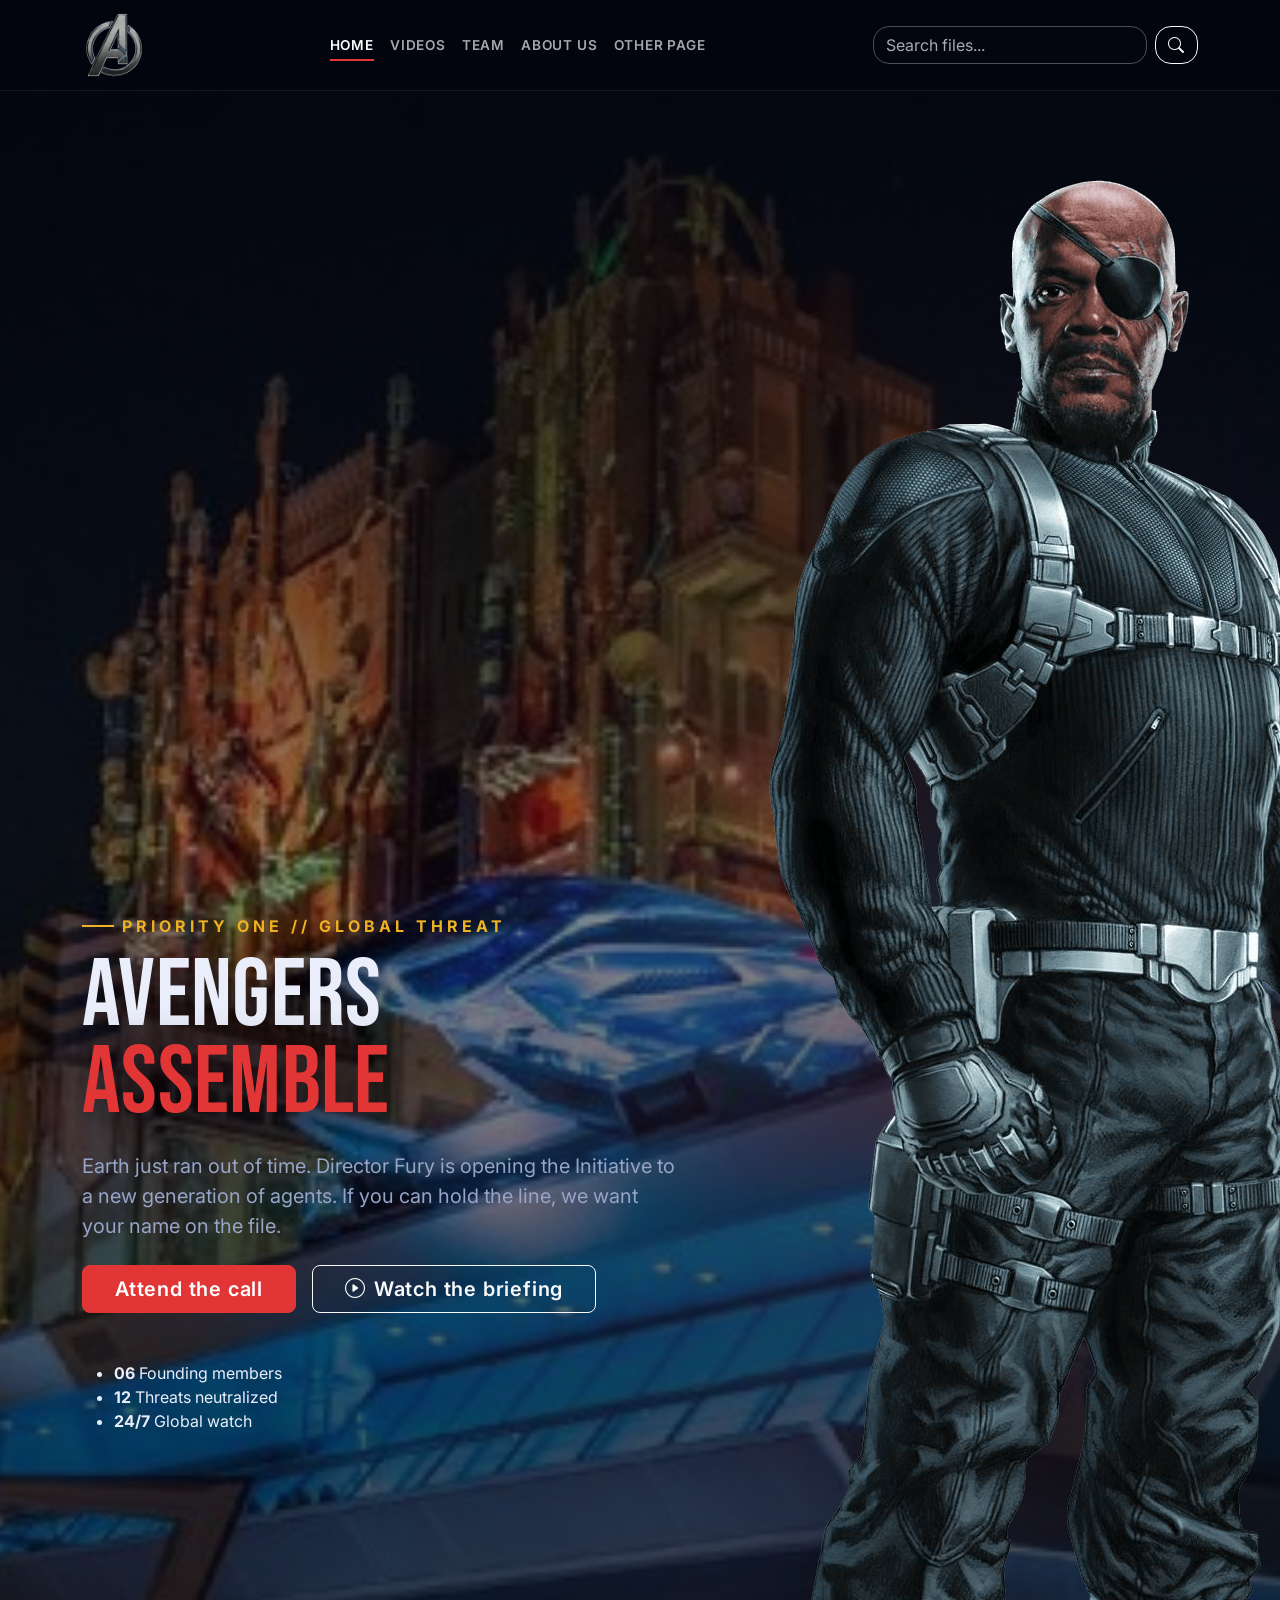
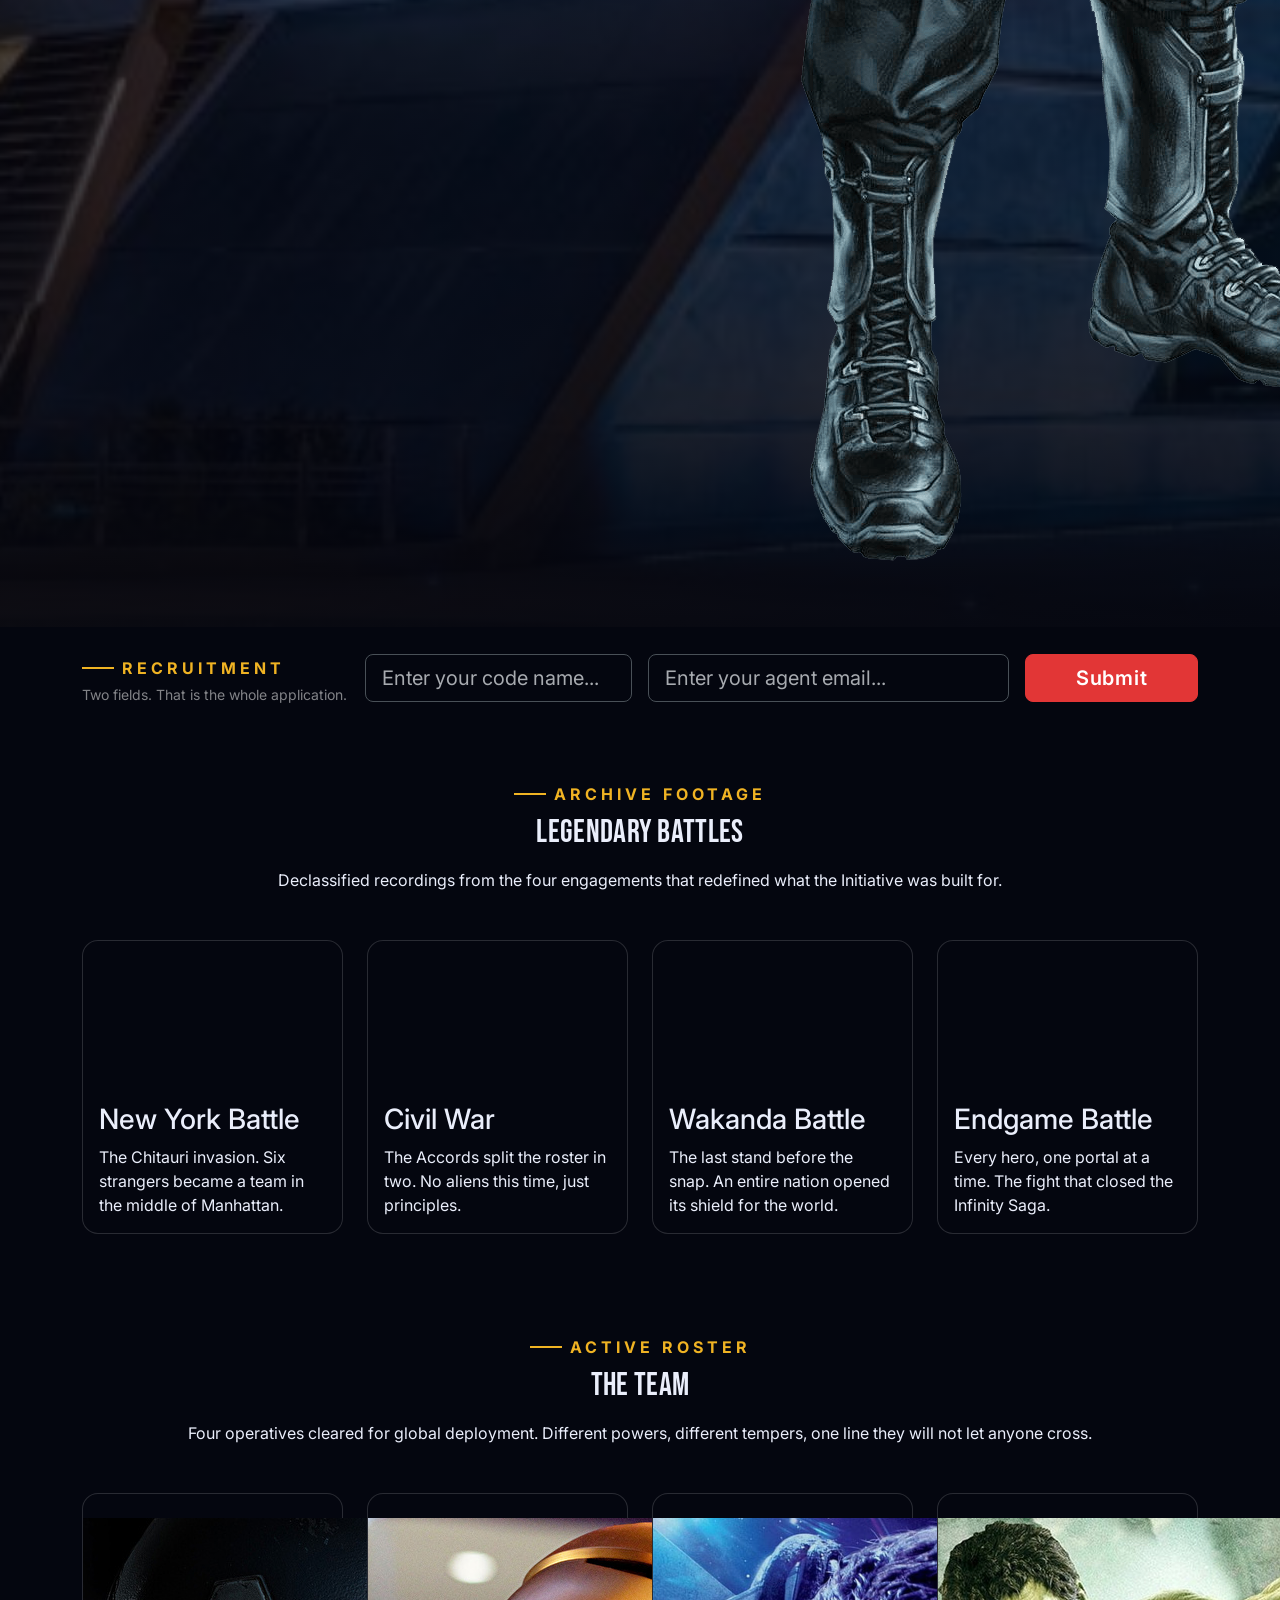
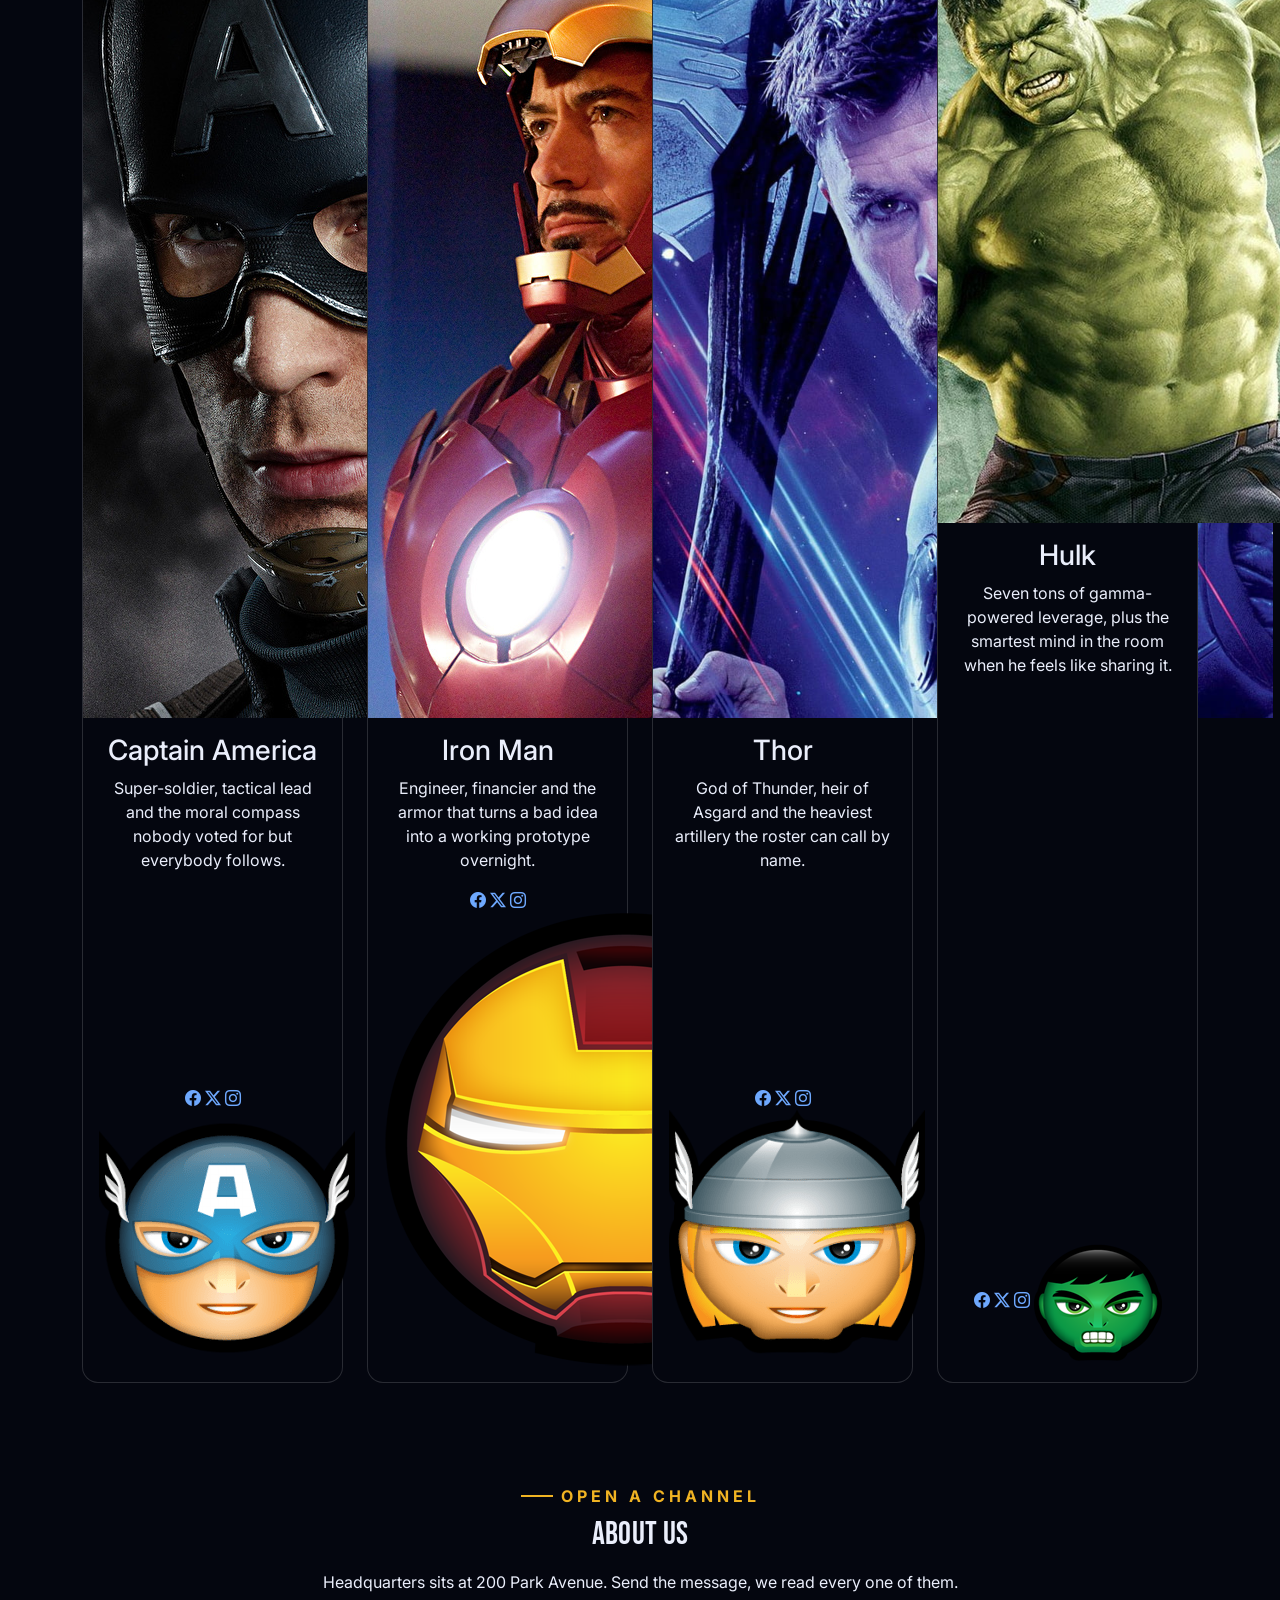
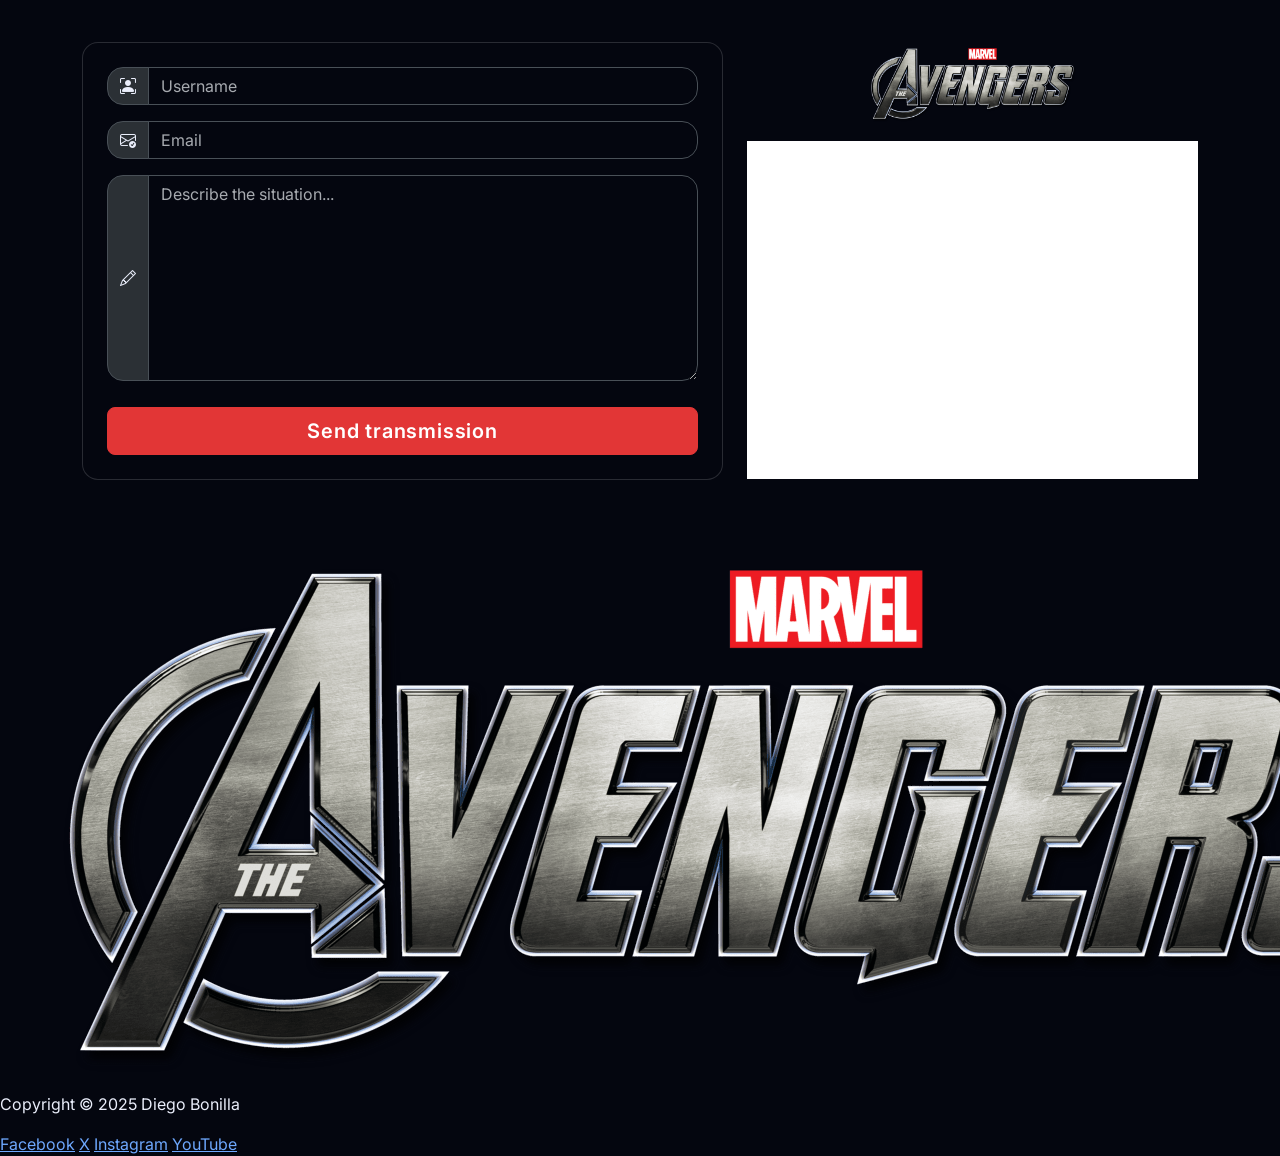
==== index.html @ 2047cf52 "feat: avengers exercise base template with fixed navbar Bootstrap loaded before styles.css, dark the" ====
<!DOCTYPE html>
<html lang="en" data-bs-theme="dark">
  <head>
    <meta charset="UTF-8" />
    <meta name="viewport" content="width=device-width, initial-scale=1.0" />
    <title>Avengers Assemble!!!</title>
    <link rel="icon" href="./assets/img/favicon.ico" />


    <!-- PASO 2: aca va a ir Bootstrap -->
    <link
      href="https://cdn.jsdelivr.net/npm/bootstrap@5.3.6/dist/css/bootstrap.min.css"
      rel="stylesheet"
      integrity="sha384-4Q6Gf2aSP4eDXB8Miphtr37CMZZQ5oXLH2yaXMJ2w8e2ZtHTl7GptT4jmndRuHDT"
      crossorigin="anonymous"
    />
    <link
      rel="stylesheet"
      href="https://cdn.jsdelivr.net/npm/bootstrap-icons@1.13.1/font/bootstrap-icons.min.css"
    />
    <!-- PASO 1: aca va a ir el reset y nuestro CSS -->
     <link rel="stylesheet" href="./styles/styles.css">
    <!-- PASO 4: aca van a ir las fuentes -->
    <link rel="preconnect" href="https://fonts.googleapis.com" />
    <link rel="preconnect" href="https://fonts.gstatic.com" crossorigin />
    <link
      href="https://fonts.googleapis.com/css2?family=Bebas+Neue&family=Inter:wght@400;600;700&display=swap"
      rel="stylesheet"
    />
  </head>
  <body>
    <!-- =====================================================
         NAVEGACION
         ===================================================== -->
    <!--Comienza Barra navegacion-->
    <header>
      <nav class="navbar navbar-expand-lg sticky-top">
        <div class="container">
          <a class="navbar-brand" href="#">
            <img src="./assets/img/LogoLetra.png" alt="Avengers" id="logo" />
          </a>
          <button
            class="navbar-toggler"
            type="button"
            data-bs-toggle="collapse"
            data-bs-target="#navbarSupportedContent"
            aria-controls="navbarSupportedContent"
            aria-expanded="false"
            aria-label="Toggle navigation"
          >
            <span class="navbar-toggler-icon"></span>
          </button>
          <div class="collapse navbar-collapse" id="navbarSupportedContent">
            <ul class="navbar-nav mx-lg-auto mb-3 mb-lg-0">
              <li class="nav-item">
                <a class="nav-link active" aria-current="page" href="#">Home</a>
              </li>
              <li class="nav-item">
                <a class="nav-link" href="#videos">Videos</a>
              </li>
              <li class="nav-item">
                <a class="nav-link" href="#team">Team</a>
              </li>
              <li class="nav-item">
                <a class="nav-link" href="#about">About us</a>
              </li>
              <li class="nav-item">
                <a class="nav-link" href="./otrapagina.html">Other Page</a>
              </li>
            </ul>
            <form class="d-flex gap-2" role="search">
              <input
                class="form-control"
                type="search"
                placeholder="Search files..."
                aria-label="Search"
              />
              <button class="btn btn-outline-light" type="submit">
                <i class="bi bi-search"></i>
              </button>
            </form>
          </div>
        </div>
      </nav>
    </header>
    <!--Termina barra navegacion-->

    <main>
      <!-- =====================================================
           HERO
           ===================================================== -->
      <!--Inicia Hero Container-->
      <!-- Grid de 1x1: fondo, overlay y contenido comparten celda -->
      <section class="hero" id="home">
        <div class="hero__overlay"></div>

        <div class="hero__content container">
          <div class="row align-items-center g-4 w-100">
            <!-- Texto: primero en el DOM = primero en mobile -->
            <div class="col-lg-7 order-lg-1">
              <p class="eyebrow mb-3">Priority one // Global threat</p>
              <h1 class="hero__title mb-4">
                Avengers
                <span>Assemble</span>
              </h1>
              <p class="hero__lead mb-4">
                Earth just ran out of time. Director Fury is opening the
                Initiative to a new generation of agents. If you can hold the
                line, we want your name on the file.
              </p>
              <div class="d-flex flex-wrap gap-3 mb-5 justify-content-center justify-content-lg-start">
                <button class="btn btn-primary btn-lg" type="button">
                  Attend the call
                </button>
                <a class="btn btn-outline-light btn-lg" href="#videos">
                  <i class="bi bi-play-circle me-2"></i>Watch the briefing
                </a>
              </div>
              <ul class="stats mb-0">
                <li>
                  <strong>06</strong>
                  <span>Founding members</span>
                </li>
                <li>
                  <strong>12</strong>
                  <span>Threats neutralized</span>
                </li>
                <li>
                  <strong>24/7</strong>
                  <span>Global watch</span>
                </li>
              </ul>
            </div>

            <!-- Retrato: segundo en el DOM, se va abajo en mobile -->
            <div class="col-lg-5 order-lg-2 text-center">
              <img
                class="hero__portrait"
                src="./assets/img/nickFury.png"
                alt="Director Nick Fury"
              />
            </div>
          </div>
        </div>
      </section>
      <!--Termina Hero Container-->

      <!-- =====================================================
           RECLUTAMIENTO
           ===================================================== -->
      <section class="recruit py-4">
        <div class="container">
          <div class="row align-items-center g-3">
            <div class="col-lg-3">
              <p class="eyebrow mb-1">Recruitment</p>
              <p class="mb-0 small text-white-50">
                Two fields. That is the whole application.
              </p>
            </div>
            <div class="col-md-6 col-lg-3">
              <label class="visually-hidden" for="codeName">Code name</label>
              <input
                id="codeName"
                type="text"
                placeholder="Enter your code name..."
                class="form-control form-control-lg"
              />
            </div>
            <div class="col-md-6 col-lg-4">
              <label class="visually-hidden" for="agentEmail">Email</label>
              <input
                id="agentEmail"
                type="email"
                placeholder="Enter your agent email..."
                class="form-control form-control-lg"
              />
            </div>
            <div class="col-lg-2 d-grid">
              <button class="btn btn-primary btn-lg" type="button">
                Submit
              </button>
            </div>
          </div>
        </div>
      </section>

      <!-- =====================================================
           VIDEOS
           ===================================================== -->
      <section id="videos" class="py-5">
        <div class="container">
          <div class="text-center mb-5">
            <p class="eyebrow mb-2">Archive footage</p>
            <h2 class="section-title mb-3">Legendary Battles</h2>
            <p class="section-subtitle mb-0">
              Declassified recordings from the four engagements that redefined
              what the Initiative was built for.
            </p>
          </div>

          <div class="row g-4">
            <!--***Inicia card1-->
            <div class="col-md-6 col-lg-3">
              <article class="card h-100">
                <div class="ratio ratio-16x9">
                  <iframe

                  ></iframe>
                </div>
                <div class="card-body">
                  <h3 class="card-title">New York Battle</h3>
                  <p class="card-text mb-0">
                    The Chitauri invasion. Six strangers became a team in the
                    middle of Manhattan.
                  </p>
                </div>
              </article>
            </div>
            <!--***Termina card1-->
            <!--***Inicia card2-->
            <div class="col-md-6 col-lg-3">
              <article class="card h-100">
                <div class="ratio ratio-16x9">
                  <iframe

                  ></iframe>
                </div>
                <div class="card-body">
                  <h3 class="card-title">Civil War</h3>
                  <p class="card-text mb-0">
                    The Accords split the roster in two. No aliens this time,
                    just principles.
                  </p>
                </div>
              </article>
            </div>
            <!--***Termina card2-->
            <!--***Inicia card3-->
            <div class="col-md-6 col-lg-3">
              <article class="card h-100">
                <div class="ratio ratio-16x9">
                  <iframe

                  ></iframe>
                </div>
                <div class="card-body">
                  <h3 class="card-title">Wakanda Battle</h3>
                  <p class="card-text mb-0">
                    The last stand before the snap. An entire nation opened its
                    shield for the world.
                  </p>
                </div>
              </article>
            </div>
            <!--***Termina card3-->
            <!--***Inicia card4-->
            <div class="col-md-6 col-lg-3">
              <article class="card h-100">
                <div class="ratio ratio-16x9">
                  <iframe

                  ></iframe>
                </div>
                <div class="card-body">
                  <h3 class="card-title">Endgame Battle</h3>
                  <p class="card-text mb-0">
                    Every hero, one portal at a time. The fight that closed the
                    Infinity Saga.
                  </p>
                </div>
              </article>
            </div>
            <!--***Termina card4-->
          </div>
        </div>
      </section>

      <!-- =====================================================
           EQUIPO
           ===================================================== -->
      <section id="team" class="section-alt py-5">
        <div class="container">
          <div class="text-center mb-5">
            <p class="eyebrow mb-2">Active roster</p>
            <h2 class="section-title mb-3">The Team</h2>
            <p class="section-subtitle mb-0">
              Four operatives cleared for global deployment. Different powers,
              different tempers, one line they will not let anyone cross.
            </p>
          </div>

          <div class="row g-4">
            <!--***Tarjeta hero1-->
            <div class="col-md-6 col-lg-3">
              <article class="card h-100 text-center">
                <div class="member__avatar member__avatar--cap mt-4">
                  <img src="./assets/img/captainA.png" alt="Captain America" />
                </div>
                <div class="card-body d-flex flex-column">
                  <h3 class="card-title">Captain America</h3>
                  <p class="card-text flex-grow-1">
                    Super-soldier, tactical lead and the moral compass nobody
                    voted for but everybody follows.
                  </p>
                  <div class="member__social">
                    <a
                      href="https://www.facebook.com/CaptainAmerica/"
                      target="_blank"
                      rel="noopener"
                      aria-label="Captain America on Facebook"
                      ><i class="bi bi-facebook"></i
                    ></a>
                    <a
                      href="https://twitter.com/captainamerica?lang=es"
                      target="_blank"
                      rel="noopener"
                      aria-label="Captain America on X"
                      ><i class="bi bi-twitter-x"></i
                    ></a>
                    <a
                      href="https://www.instagram.com/official_captainamerica/?hl=es-la"
                      target="_blank"
                      rel="noopener"
                      aria-label="Captain America on Instagram"
                      ><i class="bi bi-instagram"></i
                    ></a>
                    <a
                      href="https://www.marvel.com/characters/captain-america-steve-rogers"
                      target="_blank"
                      rel="noopener"
                      aria-label="Captain America on Marvel.com"
                    >
                      <img src="./assets/img/captainem.png" alt="" />
                    </a>
                  </div>
                </div>
              </article>
            </div>
            <!--***Tarjeta hero1-->
            <!--***Tarjeta hero2-->
            <div class="col-md-6 col-lg-3">
              <article class="card h-100 text-center">
                <div class="member__avatar member__avatar--iron mt-4">
                  <img src="./assets/img/ironman.png" alt="Iron Man" />
                </div>
                <div class="card-body d-flex flex-column">
                  <h3 class="card-title">Iron Man</h3>
                  <p class="card-text flex-grow-1">
                    Engineer, financier and the armor that turns a bad idea into
                    a working prototype overnight.
                  </p>
                  <div class="member__social">
                    <a
                      href="https://www.facebook.com/ironman/"
                      target="_blank"
                      rel="noopener"
                      aria-label="Iron Man on Facebook"
                      ><i class="bi bi-facebook"></i
                    ></a>
                    <a
                      href="https://twitter.com/IronMan"
                      target="_blank"
                      rel="noopener"
                      aria-label="Iron Man on X"
                      ><i class="bi bi-twitter-x"></i
                    ></a>
                    <a
                      href="https://www.instagram.com/ironman/"
                      target="_blank"
                      rel="noopener"
                      aria-label="Iron Man on Instagram"
                      ><i class="bi bi-instagram"></i
                    ></a>
                    <a
                      href="https://www.marvel.com/characters/iron-man-tony-stark"
                      target="_blank"
                      rel="noopener"
                      aria-label="Iron Man on Marvel.com"
                    >
                      <img src="./assets/img/ironem.png" alt="" />
                    </a>
                  </div>
                </div>
              </article>
            </div>
            <!--***Tarjeta hero2-->
            <!--***Tarjeta hero3-->
            <div class="col-md-6 col-lg-3">
              <article class="card h-100 text-center">
                <div class="member__avatar member__avatar--thor mt-4">
                  <img src="./assets/img/thor.png" alt="Thor" />
                </div>
                <div class="card-body d-flex flex-column">
                  <h3 class="card-title">Thor</h3>
                  <p class="card-text flex-grow-1">
                    God of Thunder, heir of Asgard and the heaviest artillery
                    the roster can call by name.
                  </p>
                  <div class="member__social">
                    <a
                      href="https://www.facebook.com/Thor/"
                      target="_blank"
                      rel="noopener"
                      aria-label="Thor on Facebook"
                      ><i class="bi bi-facebook"></i
                    ></a>
                    <a
                      href="https://twitter.com/thorofficial"
                      target="_blank"
                      rel="noopener"
                      aria-label="Thor on X"
                      ><i class="bi bi-twitter-x"></i
                    ></a>
                    <a
                      href="https://www.instagram.com/thorofficial/"
                      target="_blank"
                      rel="noopener"
                      aria-label="Thor on Instagram"
                      ><i class="bi bi-instagram"></i
                    ></a>
                    <a
                      href="https://www.marvel.com/characters/thor-thor-odinson"
                      target="_blank"
                      rel="noopener"
                      aria-label="Thor on Marvel.com"
                    >
                      <img src="./assets/img/thorem.png" alt="" />
                    </a>
                  </div>
                </div>
              </article>
            </div>
            <!--***Tarjeta hero3-->
            <!--***Tarjeta hero4-->
            <div class="col-md-6 col-lg-3">
              <article class="card h-100 text-center">
                <div class="member__avatar member__avatar--hulk mt-4">
                  <img src="./assets/img/hulk3.png" alt="Hulk" />
                </div>
                <div class="card-body d-flex flex-column">
                  <h3 class="card-title">Hulk</h3>
                  <p class="card-text flex-grow-1">
                    Seven tons of gamma-powered leverage, plus the smartest mind
                    in the room when he feels like sharing it.
                  </p>
                  <div class="member__social">
                    <a
                      href="https://www.facebook.com/Hulk/"
                      target="_blank"
                      rel="noopener"
                      aria-label="Hulk on Facebook"
                      ><i class="bi bi-facebook"></i
                    ></a>
                    <a
                      href="https://twitter.com/hulk"
                      target="_blank"
                      rel="noopener"
                      aria-label="Hulk on X"
                      ><i class="bi bi-twitter-x"></i
                    ></a>
                    <a
                      href="https://www.instagram.com/hulk/"
                      target="_blank"
                      rel="noopener"
                      aria-label="Hulk on Instagram"
                      ><i class="bi bi-instagram"></i
                    ></a>
                    <a
                      href="https://www.marvel.com/characters/hulk-bruce-banner"
                      target="_blank"
                      rel="noopener"
                      aria-label="Hulk on Marvel.com"
                    >
                      <img src="./assets/img/hulkem.png" alt="" />
                    </a>
                  </div>
                </div>
              </article>
            </div>
            <!--***Tarjeta hero4-->
          </div>
        </div>
      </section>

      <!-- =====================================================
           ACERCA DE
           ===================================================== -->
      <section id="about" class="py-5">
        <div class="container">
          <div class="text-center mb-5">
            <p class="eyebrow mb-2">Open a channel</p>
            <h2 class="section-title mb-3">About Us</h2>
            <p class="section-subtitle mb-0">
              Headquarters sits at 200 Park Avenue. Send the message, we read
              every one of them.
            </p>
          </div>

          <div class="row g-4 align-items-stretch">
            <!--inicia formulario-->
            <div class="col-lg-7">
              <form class="card h-100 p-4">
                <div class="input-group mb-3">
                  <span class="input-group-text" id="addon-user">
                    <i class="bi bi-person-bounding-box"></i>
                  </span>
                  <input
                    type="text"
                    class="form-control"
                    placeholder="Username"
                    aria-label="Username"
                    aria-describedby="addon-user"
                  />
                </div>
                <div class="input-group mb-3">
                  <span class="input-group-text" id="addon-mail">
                    <i class="bi bi-envelope-check"></i>
                  </span>
                  <input
                    type="email"
                    class="form-control"
                    placeholder="Email"
                    aria-label="Email"
                    aria-describedby="addon-mail"
                  />
                </div>
                <div class="input-group mb-4">
                  <span class="input-group-text" id="addon-msg">
                    <i class="bi bi-pencil"></i>
                  </span>
                  <textarea
                    class="form-control"
                    placeholder="Describe the situation..."
                    aria-label="Message"
                    aria-describedby="addon-msg"
                    rows="8"
                  ></textarea>
                </div>
                <div class="d-grid mt-auto">
                  <button class="btn btn-primary btn-lg" type="button">
                    Send transmission
                  </button>
                </div>
              </form>
            </div>
            <!--termina formulario-->
            <!--Inicia mapa-->
            <div class="col-lg-5 d-flex flex-column gap-3">
              <img
                src="./assets/img/logoTexto.png"
                alt="Avengers"
                class="img-fluid mx-auto"
                style="max-width: 14rem"
              />
              <div class="map-frame ratio ratio-4x3 flex-grow-1">
                <iframe
                  src="https://www.google.com/maps/embed?pb=!1m18!1m12!1m3!1d3022.6880479801753!2d-73.98646788896795!3d40.74688927126907!2m3!1f0!2f0!3f0!3m2!1i1024!2i768!4f13.1!3m3!1m2!1s0x89c259a83b7d9cf9%3A0xebc46eea51cad42a!2sTorre%20de%20los%20Avengers!5e0!3m2!1ses-419!2sco!4v1748571571903!5m2!1ses-419!2sco"
                  title="Avengers Tower location"
                  style="border: 0"
                  allowfullscreen
                  loading="lazy"
                  referrerpolicy="no-referrer-when-downgrade"
                ></iframe>
              </div>
            </div>
            <!--termina mapa-->
          </div>
        </div>
      </section>
    </main>

    <!-- =====================================================
         FOOTER
         ===================================================== -->
    <footer>
      <img src="./assets/img/logoTexto.png" alt="Avengers" />
      <p>Copyright &copy; 2025 Diego Bonilla</p>
      <div>
        <a href="#">Facebook</a>
        <a href="#">X</a>
        <a href="#">Instagram</a>
        <a href="#">YouTube</a>
      </div>
    </footer>

    <!-- PASO 2: aca va a ir el JS de Bootstrap -->
    <script
      src="https://cdn.jsdelivr.net/npm/bootstrap@5.3.6/dist/js/bootstrap.bundle.min.js"
      integrity="sha384-j1CDi7MgGQ12Z7Qab0qlWQ/Qqz24Gc6BM0thvEMVjHnfYGF0rmFCozFSxQBxwHKO"
      crossorigin="anonymous"
    ></script>
    </body>
</html>
---- styles/styles.css ----
/* =========================================================
   AVENGERS — styles.css
   Orden de lectura:
     1. Tokens        2. Base
     3. Navbar        4. Hero (CSS Grid)
     5. Secciones     6. Tarjetas
     7. Formularios   8. Footer
     9. Responsive

   Regla del proyecto: Bootstrap resuelve el LAYOUT (grid, utilidades),
   este archivo resuelve la IDENTIDAD (color, ritmo, profundidad).
   ========================================================= */

/* ---------- 1. TOKENS ------------------------------------ */
 :root {
  /* Paleta */
  --navy-900: #04060f;
  --navy-800: #080d20;
  --navy-700: #0e1633;
  --red-500: #e23636;
  --red-600: #b31d1d;
  --gold-400: #f0b323;
  --ink-100: #eaeefb;
  --ink-400: #98a4c6;

  /* Escala de espaciado y forma */
  --radius: 1rem;
  --ring: 0 0 0 1px rgb(255 255 255 / 8%);
  --shadow: 0 1.5rem 3rem rgb(0 0 0 / 55%);
  --ease: 220ms cubic-bezier(0.2, 0.7, 0.3, 1);

  /* Tipografia fluida: min / preferido / max. Sin media queries. */
  --fs-display: clamp(2.75rem, 7.5vw, 6rem);
  --fs-h2: clamp(1.9rem, 4vw, 3.25rem);
  --fs-lead: clamp(1rem, 1.6vw, 1.25rem);

  /* Overrides de Bootstrap 5.3 (usa CSS vars, se pisan desde aca) */
  --bs-body-bg: var(--navy-900);
  --bs-body-color: var(--ink-100);
  --bs-body-font-family: "Inter", system-ui, -apple-system, sans-serif;
  --bs-link-color: var(--gold-400);
  --bs-link-hover-color: #ffffff;
  --bs-border-radius: var(--radius);
}

/* ---------- 2. BASE -------------------------------------- */

/*-- Reset de Estilos --*/
*,
*::before,
*::after {
   box-sizing: border-box;
   margin: 0;
   padding: 0;
}

html {
   scroll-behavior: smooth;
}

body {
   overflow-x: hidden; /* red de seguridad  contra desbordes horizontales*/
}

/* titulos con caracter heroico */
h1,
h2 {
   font-family: "Bebas Neue", "Arial Narrow", sans-serif;
   letter-spacing: 0.02rem;
}

/*-- Etiqueta pequenia tipo expediente clasificado --*/
.eyebrow {
   display: inline-flex;
   align-items: center;
   gap: 0.5rem;
   font: 0.75rem;
   font-weight: 700;
   letter-spacing: 0.25rem;
   text-transform: uppercase;
   color: var(--gold-400);
}


.eyebrow::before {
   content: "";
   width: 2rem;
   height: 2px;
   background: currentColor; /*opcional los colocan tal cual o este que es heredar el color del renglon */
}

/* sobreescribimos el boton primario*/
.btn-primary {
  --bs-btn-bg: var(--red-500);
  --bs-btn-border-color: var(--red-500);
  --bs-btn-hover-bg: var(--red-600);
  --bs-btn-hover-border-color: var(--red-600);
  --bs-btn-active-bg: var(--red-600);
  --bs-btn-active-border-color: var(--red-600);
  --bs-btn-focus-shadow-rgb: 226, 54, 54;
}

.btn {
  font-weight: 600;
  letter-spacing: 0.04em;
  transition: transform var(--ease), box-shadow var(--ease);
}

.btn:hover {
  transform: translateY(-2px);
}

.btn-lg {
  padding-inline: 2rem;
}


/*---------- 3. Navbar ----------*/
.navbar {
  background: rgb(4 6 15 / 72%);
  backdrop-filter: blur(12px);
  border-bottom: 1px solid rgb(255 255 255 / 8%);
}

#logo {
  width: 4rem;
  height: auto;
}

.navbar .nav-link {
  font-weight: 600;
  letter-spacing: 0.06em;
  text-transform: uppercase;
  font-size: 0.85rem;
  position: relative;
}

/* Subrayado animado con pseudo-elemento: 6 lineas, cero JS */
.navbar .nav-link::after {
  content: "";
  position: absolute;
  left: 0.5rem;
  right: 0.5rem;
  bottom: 0.15rem;
  height: 2px;
  background: var(--red-500);
  transform: scaleX(0);
  transition: transform var(--ease);
}

.navbar .nav-link:hover::after,
.navbar .nav-link.active::after {
  transform: scaleX(1);
}

/* ---------- 4. HERO (CSS Grid en capas) ------------------ */
/*
   Tecnica clave: un grid de 1x1 donde TODOS los hijos van a
   `grid-area: 1 / 1`. Se apilan sin position:absolute y sin z-index
   inventado. Adios al grid de 8x8 con spans magicos.

   La foto va como `background` y no como <img>: un <img> hijo de grid
   impone su altura intrinseca y estira la seccion. Ademas es decorativa.
*/
.hero {
  display: grid;
  min-height: 38rem;
  min-height: clamp(38rem, 88svh, 52rem);
  isolation: isolate;
  background-image: url("../assets/img/Base-de-los-vengadores-y-el-Quinjet.jpg");
  background-size: cover;
  background-position: center 35%;
}

.hero > * {
   grid-area: 1 / 1;
}

.hero__overlay {
     background: linear-gradient(
      to bottom,
      rgb(4 6 15 / 82%) 0%,
      rgb(4 6 15 / 40%) 35%,
      rgb(4 6 15 / 96%) 100%
    ),
    radial-gradient(
      70% 60% at 72% 45%,
      rgb(226 54 54 / 22%) 0%,
      transparent 70%
    );
} 

.hero__content {
  z-index: 1;
  display: flex;
  align-items: center;
  padding-block: 5rem 3.5rem;
}

.hero__title {
  font-size: var(--fs-display);
  line-height: 0.9;
  text-transform: uppercase;
  text-wrap: balance;
  text-shadow: 0 0.5rem 2.5rem rgb(0 0 0 / 70%);
}

.hero__title span {
  color: var(--red-500);
  display: block;
}

.hero__lead {
  font-size: var(--fs-lead);
  color: var(--ink-400);
  max-width: 46ch;
}
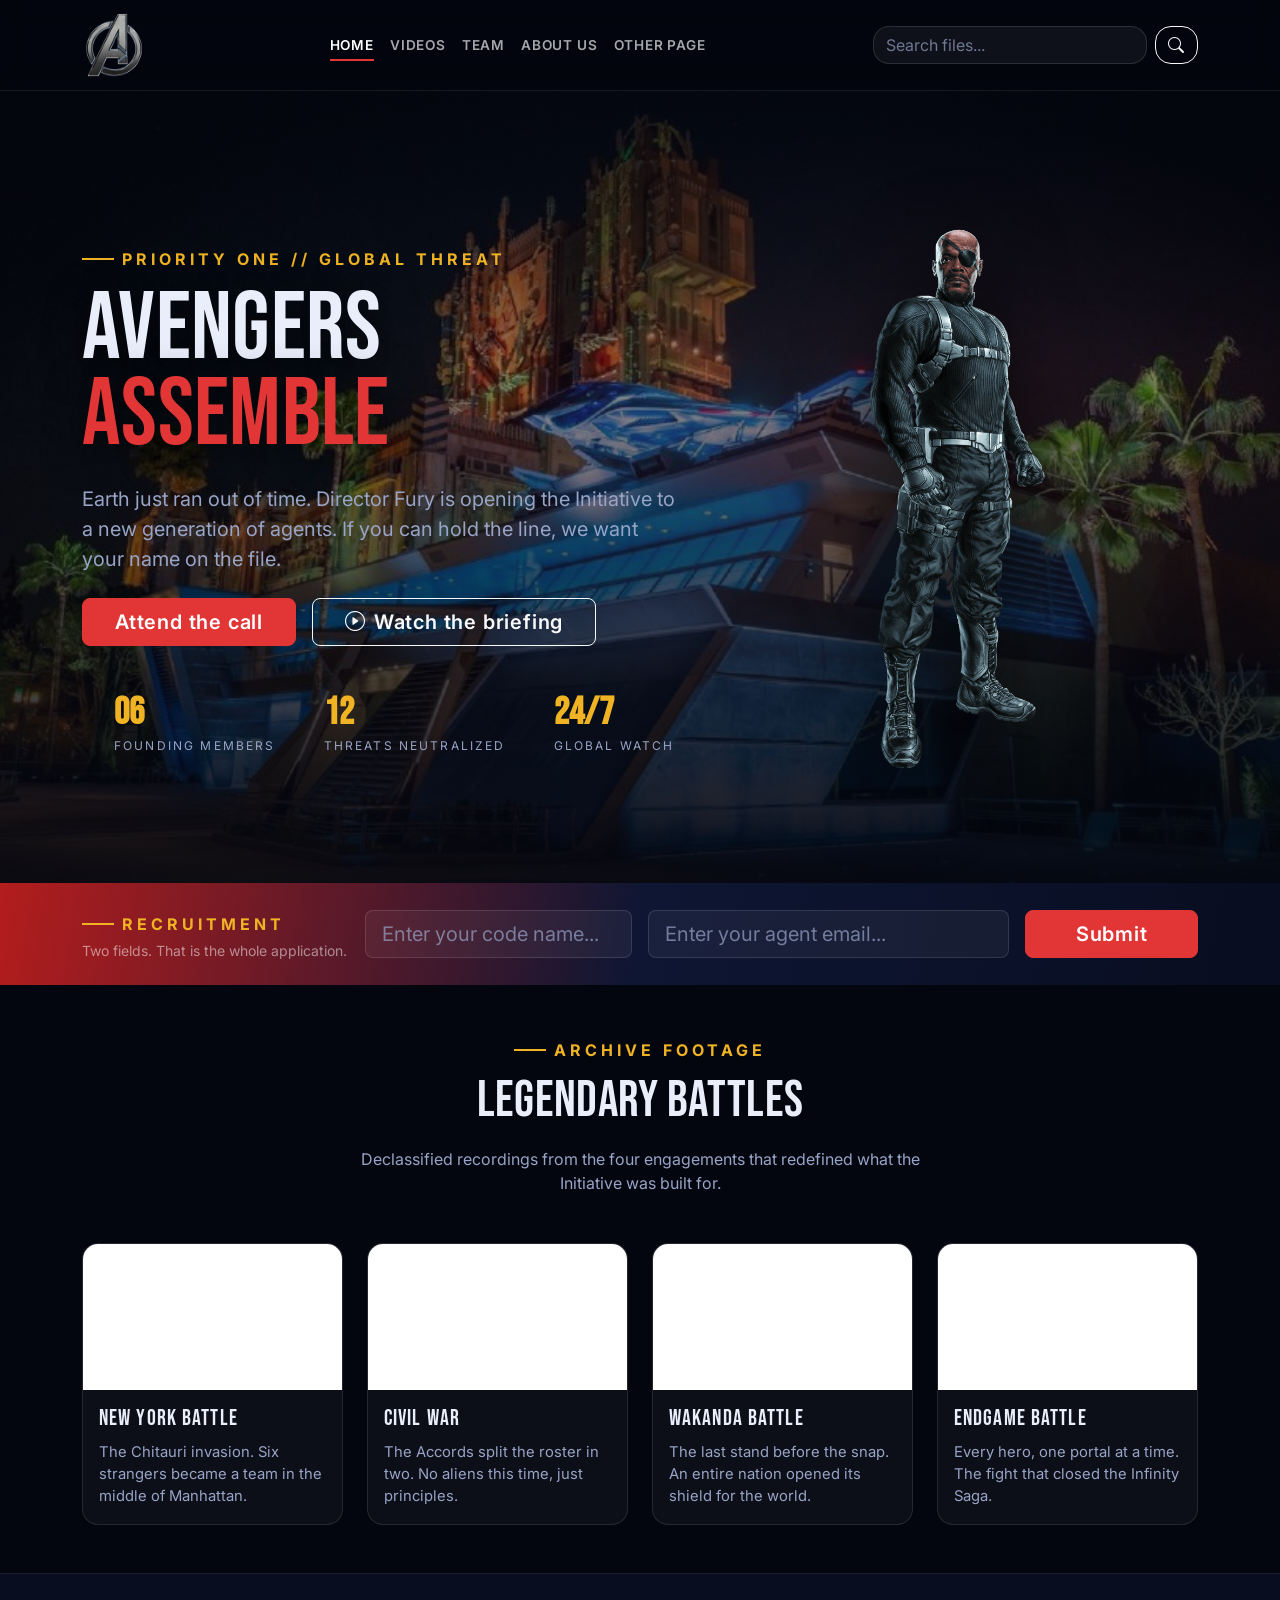
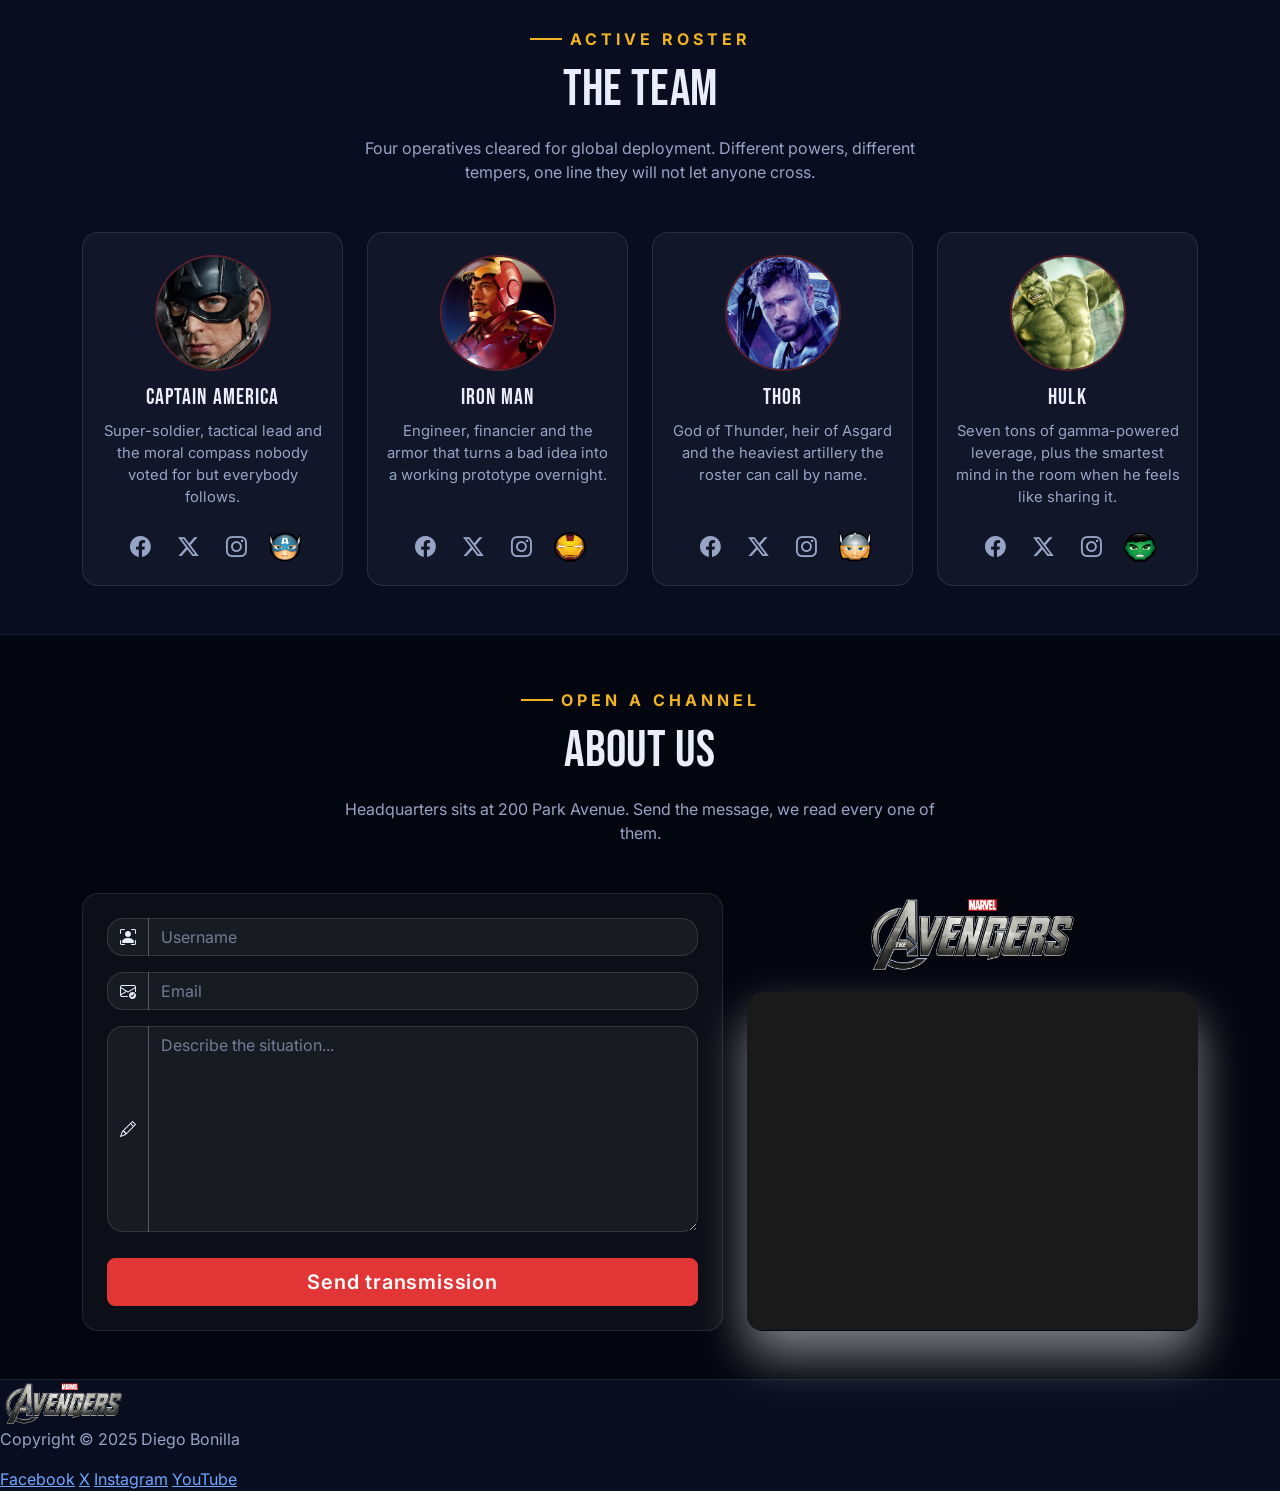
==== commit 297b50c3: "feat: complete CSS sections 5-9 and embed video iframes Adds sections, cards, forms, footer and resp" ====
--- a/index.html
+++ b/index.html
@@ -204,7 +204,12 @@
               <article class="card h-100">
                 <div class="ratio ratio-16x9">
                   <iframe
-
+                    src="https://www.youtube.com/embed/r4RiRmlmwC8?si=4B_pvHOyn0Hsq_47"
+                    title="New York Battle"
+                    frameborder="0"
+                    allow="accelerometer; autoplay; clipboard-write; encrypted-media; gyroscope; picture-in-picture; web-share"
+                    referrerpolicy="strict-origin-when-cross-origin"
+                    allowfullscreen
                   ></iframe>
                 </div>
                 <div class="card-body">
@@ -222,7 +227,12 @@
               <article class="card h-100">
                 <div class="ratio ratio-16x9">
                   <iframe
-
+                    src="https://www.youtube.com/embed/GV9AEEIeHrQ?si=E9N8RUxH5wFkEvIv"
+                    title="Civil War"
+                    frameborder="0"
+                    allow="accelerometer; autoplay; clipboard-write; encrypted-media; gyroscope; picture-in-picture; web-share"
+                    referrerpolicy="strict-origin-when-cross-origin"
+                    allowfullscreen
                   ></iframe>
                 </div>
                 <div class="card-body">
@@ -240,7 +250,12 @@
               <article class="card h-100">
                 <div class="ratio ratio-16x9">
                   <iframe
-
+                    src="https://www.youtube.com/embed/7E7-CNl5qUI?si=iy4TolPJWr1B0NGw"
+                    title="Wakanda Battle"
+                    frameborder="0"
+                    allow="accelerometer; autoplay; clipboard-write; encrypted-media; gyroscope; picture-in-picture; web-share"
+                    referrerpolicy="strict-origin-when-cross-origin"
+                    allowfullscreen
                   ></iframe>
                 </div>
                 <div class="card-body">
@@ -258,7 +273,12 @@
               <article class="card h-100">
                 <div class="ratio ratio-16x9">
                   <iframe
-
+                    src="https://www.youtube.com/embed/b7Roaw7r9XM?si=Wc9B4PP_q1P1R8W4"
+                    title="Endgame Battle"
+                    frameborder="0"
+                    allow="accelerometer; autoplay; clipboard-write; encrypted-media; gyroscope; picture-in-picture; web-share"
+                    referrerpolicy="strict-origin-when-cross-origin"
+                    allowfullscreen
                   ></iframe>
                 </div>
                 <div class="card-body">
@@ -308,8 +328,9 @@
                       target="_blank"
                       rel="noopener"
                       aria-label="Captain America on Facebook"
-                      ><i class="bi bi-facebook"></i
-                    ></a>
+                      >
+                      <i class="bi bi-facebook"></i>
+                    </a>
                     <a
                       href="https://twitter.com/captainamerica?lang=es"
                       target="_blank"
@@ -369,8 +390,9 @@
                       target="_blank"
                       rel="noopener"
                       aria-label="Iron Man on Instagram"
-                      ><i class="bi bi-instagram"></i
-                    ></a>
+                      >
+                      <i class="bi bi-instagram"></i>
+                    </a>
                     <a
                       href="https://www.marvel.com/characters/iron-man-tony-stark"
                       target="_blank"
--- a/styles/styles.css
+++ b/styles/styles.css
@@ -216,3 +216,253 @@
   max-width: 46ch;
 }
 
+
+/* Se limita por altura: es una imagen vertical, si la atamos al ancho se estira toda la seccion sin que se note de donde viene */
+
+.hero__portrait {
+   width: auto;
+   max-width: 100%;
+   max-height: 30rem; /*tamanio inicial ajustando a ojo*/
+   max-height: clamp(16rem, 66svh, 34rem);
+   filter: drop-shadow(0 1.5rem 2.5rem rgb(0 0 0 / 70%));
+}
+
+/* Tira de estadisticas: flexbox puro con wrap */
+
+.stats {
+   display: flex;
+   flex-wrap: wrap;
+   gap:clamp(1rem,4vw,3rem);
+   list-style: none;
+}
+
+.stats strong {
+   display: block;
+   font-family: "Bebas Neue", "Arial Narrow", sans-serif;
+   font-size: clamp(1.75rem,3vw,2.5rem);
+   line-height: 1;
+   color:var(--gold-400)
+}
+
+.stats span {
+   font-size: 0.75rem;
+   letter-spacing: 0.18em;
+   text-transform: uppercase;
+   color: var(--ink-400);
+}
+
+/*---------- 5. SECCIONES ----------*/
+.section-alt {
+   background: var(--navy-800);
+   border-block: 1px solid rgb(255 255 255 /6%);
+}
+
+.section-title {
+   font-size: var(--fs-h2);
+   text-transform: uppercase;
+   text-wrap: balance;
+}
+
+.section-subtitle {
+   color: var(--ink-400);
+   max-width: 60ch;
+   margin-inline: auto;
+}
+
+.recruit {
+   background: linear-gradient(
+      100deg,
+      var(--red-600),
+      var(--navy-700),
+      var(--navy-800)
+   );
+}
+
+/*---------- 6. TARJETAS ----------*/
+
+.card {
+  --bs-card-bg: rgb(255 255 255 / 4%);
+  --bs-card-border-color: rgb(255 255 255 / 10%);
+  border-radius: var(--radius);
+  overflow: hidden;
+  transition: transform var(--ease), box-shadow var(--ease),
+    border-color var(--ease);
+}
+
+.card:hover {
+   transform: translateY(-6px);
+   border-color: rgb(255 54 54 / 40%);
+   box-shadow: var(--shadow);
+}
+
+.card-title {
+   font-family: "Bebas Neue", "Arial Narrow", sans-serif;
+   letter-spacing: 0.05em;
+   font-size: 1.4rem;
+}
+
+.card-text {
+   color: var(--ink-400);
+   font-size: 0.925rem;
+}
+
+/*Retrato circular: marco degradado, la imagen respira dentro*/
+.member__avatar{
+   width: clamp(7rem,40%,9.5rem);
+   aspect-ratio: 1;
+   margin-inline: auto;
+   border-radius: 50%;
+   overflow: hidden;
+   background: radial-gradient(circle at 50% 20%, var(--navy-700),var(--navy-900));
+   box-shadow: inset var(--ring), 0 0 0 2px rgb(226 54 54 /35%);
+   transition:box-shadow var(--ease)
+}
+
+.card:hover .member__avatar {
+   box-shadow: inset var(--ring), 0 0 0 3px var(--red-500),
+   0 0 2rem rgb(226 54 54 /45%);
+}
+
+/* `cover` llena el circulo y deja que el border-radius recorte la foto.
+   Con `contain` entraria la imagen completa y se verian sus bordes
+   rectangulares adentro del circulo: un cuadrado dentro de un circulo. */
+.member__avatar img {
+   width: 100%;
+   height: 100%;
+   object-fit: cover;
+   object-position: center 20%;
+}
+
+/* `object-position` es el ENCUADRE. Las cuatro fotos traen al personaje
+   en un lugar distinto, asi que una sola regla no alcanza: cada uno
+   lleva el suyo. Es el equivalente CSS de mover la camara. */
+
+.member__avatar--cap img {
+   object-position: center 28%;
+}
+
+.member__avatar--iron img{
+   object-position: center 18%;
+}
+
+.member__avatar--thor img {
+   object-position: center 12%;
+}
+
+.member__avatar--hulk img {
+   object-position: center top;
+}
+
+/*fila rede sociales */
+
+.member__social {
+   display: flex;
+   justify-content: center;
+   gap: 0.25rem;
+}
+
+.member__social a {
+   display: grid;
+   place-items: center;
+   width: 2.75rem;
+   height: 2.75rem;
+   border-radius: 50%;
+   color: var(--ink-400);
+   font-size: 1.3rem;
+   text-decoration: none;
+   transition: color var(--ease), background-color var(--ease);
+}
+
+.member__social a:hover {
+   color: #fff;
+   background: var(--red-500);
+}
+
+
+.member__social img {
+   width: 2rem;
+   height: auto;
+}
+
+/*---------- 7. FORMULARIOS ----------*/
+
+.form-control, 
+.input-group-text {
+   background: rgb(255 255 255 / 5%);
+   border-color: rgb(255 255 255 / 12%);
+   color: var(--ink-100);
+}
+
+.form-control::placeholder {
+   color: rgb(152 164 198 /70%);
+}
+
+.form-control:focus {
+   background: rgb(255 255 255 /8%);
+   border-color: var(--red-500);
+   box-shadow: 0 0 0 0.25rem rgb(226 54 54 /25%);
+   color: var(--ink-100);
+}
+
+/* Truco clasico: Google Maps no tiene modo oscuro en el embed,
+   se invierte y se rota el matiz 180deg para devolver los colores. */
+
+.map-frame {
+   border-radius: var(--radius);
+   overflow: hidden;
+   box-shadow: var(--shadow);
+   filter: invert(0.92) hue-rotate(180deg) saturate(0.7) contrast(0.95);
+}
+
+/*---------- 8. FOOTER ----------*/
+footer {
+   background: var(--navy-800);
+   border-top: 1px solid rgb(255 255 255 /8%);
+   color: var(--ink-400);
+}
+
+footer img {
+   width: 8rem;
+   height: auto;
+}
+
+/*organizar el footer a su gusto, yo lo dejo burdo */
+
+/*---------- 9. RESPONSIVE ----------*/
+@media (max-width:991.98px) {
+   .hero {
+    min-height: 34rem;
+    min-height: clamp(34rem, 82svh, 46rem);
+    text-align: center;
+  }
+
+  .hero__content {
+    padding-block: 5rem 3rem;
+  }
+
+  .hero__lead {
+    margin-inline: auto;
+  }
+
+  /* Flexbox apilaba una estadistica por linea y estiraba el hero.
+     En mobile pasamos a Grid: tres columnas iguales, una sola fila. */
+  .stats {
+    display: grid;
+    grid-template-columns: repeat(3, 1fr);
+    gap: 0.75rem;
+  }
+
+  .stats span {
+    font-size: 0.625rem;
+    letter-spacing: 0.1em;
+  }
+
+  .hero__portrait {
+    max-height: clamp(11rem, 32svh, 16rem);
+    opacity: 0.9;
+  }
+
+  .eyebrow::before {
+    display: none;
+  }
+}
